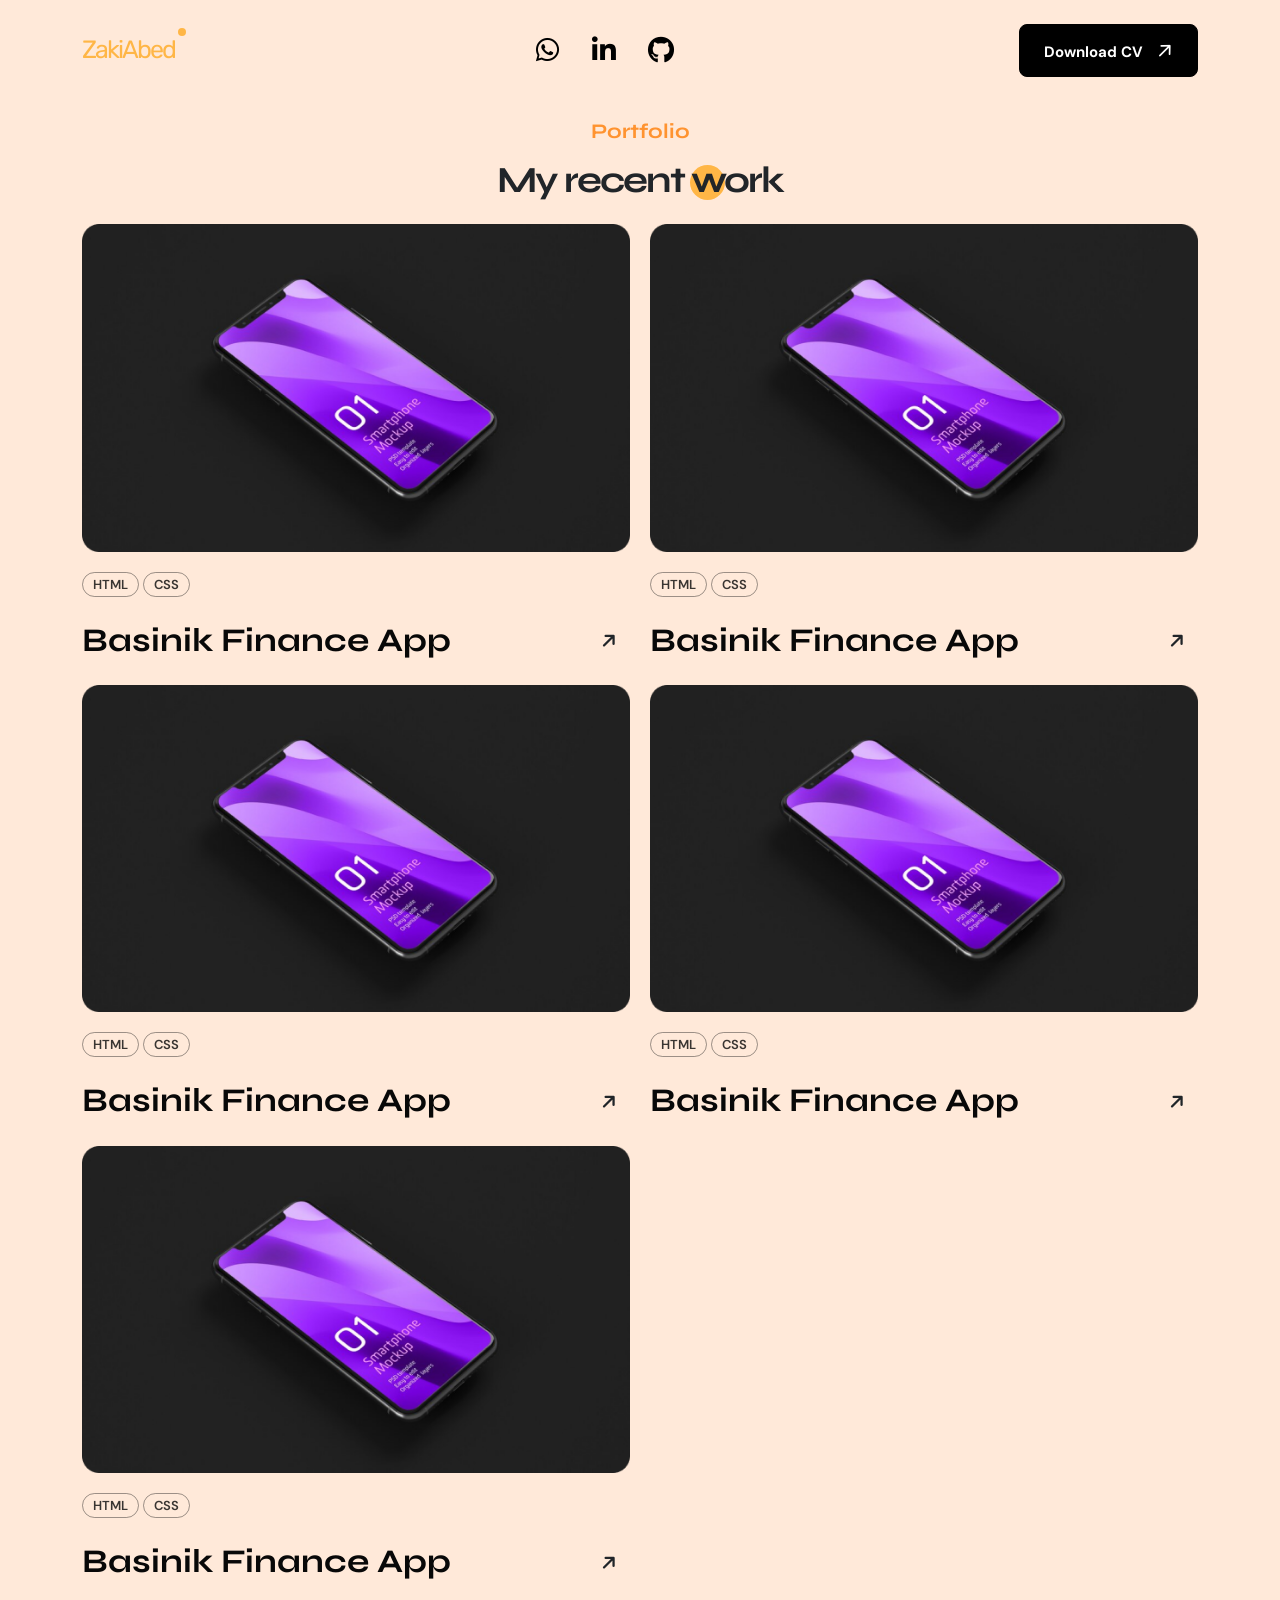
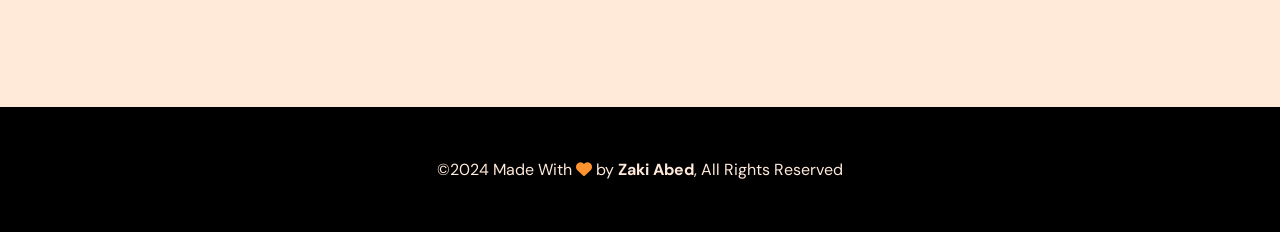
==== project.html @ 8cdc204e "Finish Frontend Project" ====
<!DOCTYPE html>
<html lang="en">
<head>
    <meta charset="UTF-8">
    <meta name="viewport" content="width=device-width, initial-scale=1.0">
    <title>Zaki Abed</title>
    <!-- Font Awesome -->
    <link rel="stylesheet" href="css/all.css">
    <!-- Font Awesome -->
    <link rel="stylesheet" href="css/all.min.css">
    <!-- Bootstrap -->
    <link rel="stylesheet" href="css/bootstrap.min.css">
    <!-- Style CSS -->
    <link rel="stylesheet" href="css/style.css">
    <!-- WoW.js -->
    <link rel="stylesheet" href="css/animate.css">
    <style>
        .portfolio .boxes {
            display: grid;
            gap: 20px;
            grid-template-columns: repeat(auto-fill, minmax(450px, 1fr));
        }
    </style>
</head>
<body>
    <!-- Start Navbar -->
    <nav class="navbar navbar-expand-lg">
        <div class="container">
          <a class="navbar-brand" href="#">ZakiAbed</a>
          <button class="navbar-toggler" type="button" data-bs-toggle="collapse" data-bs-target="#navbarSupportedContent" aria-controls="navbarSupportedContent" aria-expanded="false" aria-label="Toggle navigation">
            <i class="fa-regular fa-bars"></i>
          </button>
          <div class="collapse navbar-collapse" id="navbarSupportedContent">
            <ul class="navbar m-auto mb-2 mb-lg-0 icons">
              <li class="nav-item">
                <a class="nav-link" href="https://wa.me/+201080041327"><i class="fa-brands fa-whatsapp"></i></a>
              </li>
              <li class="nav-item">
                <a class="nav-link" href="https://www.linkedin.com/in/zaki-abed/"><i class="fa-brands fa-linkedin-in"></i></a>
              </li>
              <li class="nav-item">
                <a class="nav-link" href="https://github.com/zaki-abed/"><i class="fa-brands fa-github"></i></a>
              </li>
            </ul>
            <a href="ZakiAbedElNabiResume.pdf" class="main-btn" download="filename.pdf">Download CV <i class="fa-regular fa-arrow-right"></i></a>
          </div>
        </div>
      </nav>
    <!-- End Navbar -->

    <!-- Start Portfolio -->
    <div class="portfolio">
        <div class="container">
            <h2>Portfolio</h2>
            <p class="zaki">My recent work</p>
            <div class="boxes">
                <!-- Box -->
                <div class="box wow slideInLeft">
                    <div class="image">
                        <img src="images/project1.png" alt="Project">
                    </div>
                    <div class="tech">
                        <span>HTML</span>
                        <span>CSS</span>
                    </div>
                    <div class="link">
                        <a href="#" class="app-name">Basinik Finance App</a>
                        <i class="fa-regular fa-arrow-right"></i>
                    </div>
                </div>
                <!-- Box -->
                <div class="box wow slideInRight">
                    <div class="image">
                        <img src="images/project1.png" alt="Project">
                    </div>
                    <div class="tech">
                        <span>HTML</span>
                        <span>CSS</span>
                    </div>
                    <div class="link">
                        <a href="#" class="app-name">Basinik Finance App</a>
                        <i class="fa-regular fa-arrow-right"></i>
                    </div>
                </div>
                <!-- Box -->
                <div class="box wow slideInRight">
                    <div class="image">
                        <img src="images/project1.png" alt="Project">
                    </div>
                    <div class="tech">
                        <span>HTML</span>
                        <span>CSS</span>
                    </div>
                    <div class="link">
                        <a href="#" class="app-name">Basinik Finance App</a>
                        <i class="fa-regular fa-arrow-right"></i>
                    </div>
                </div>
                <!-- Box -->
                <div class="box wow slideInRight">
                    <div class="image">
                        <img src="images/project1.png" alt="Project">
                    </div>
                    <div class="tech">
                        <span>HTML</span>
                        <span>CSS</span>
                    </div>
                    <div class="link">
                        <a href="#" class="app-name">Basinik Finance App</a>
                        <i class="fa-regular fa-arrow-right"></i>
                    </div>
                </div>
                <!-- Box -->
                <div class="box wow slideInRight">
                    <div class="image">
                        <img src="images/project1.png" alt="Project">
                    </div>
                    <div class="tech">
                        <span>HTML</span>
                        <span>CSS</span>
                    </div>
                    <div class="link">
                        <a href="#" class="app-name">Basinik Finance App</a>
                        <i class="fa-regular fa-arrow-right"></i>
                    </div>
                </div>
            </div>
        </div>
    </div>
    <!-- End Portfolio -->

    <!-- Start Footer -->
    <footer>
       <div class="container">
            ©2024 Made With <i class="fas fa-heart"></i> by <b>Zaki Abed</b>, All Rights Reserved
       </div>
    </footer>
    <!-- End Footer -->
    <!-- JS Files -->
    <!-- Bootstrap -->
    <script src="js/bootstrap.bundle.js"></script>
    <!-- WoW.js -->
    <script src="js/wow.min.js"></script>
    <script>
        new WOW().init();
    </script>
</body>
</html>
---- css/style.css ----
/* Google Font: Rubik, Syne, DM Sans */
@import url('https://fonts.googleapis.com/css2?family=DM+Sans:ital,opsz,wght@0,9..40,100..1000;1,9..40,100..1000&family=Rubik:ital,wght@0,300..900;1,300..900&family=Syne:wght@400..800&display=swap');

/* Start Variables */
:root {
    --main-color: rgb(255 182 70);
    --main-dark-color: rgb(255 147 48);
    --section-bg: rgb(255 233 217);
    --text-black: black;
}
/* End Variables */
/* Start Global Rules */
* {
  -webkit-box-sizing: border-box;
  -moz-box-sizing: border-box;
  box-sizing: border-box;
}

html {
  scroll-behavior: smooth;
}

body {
    position: relative;
    font-family: "DM Sans", sans-serif;
}

ul {
  list-style: none;
  padding: 0;
  margin: 0;
}

a {
  text-decoration: none;
}

.main-btn {
    background-color: var(--text-black);
    border-radius: 0.5rem;
    padding: 0.75rem 1.5rem;
    color: white;
    border: 1px solid var(--text-black);
    transition: 0.4s;
    font-size: 15px;
    font-weight: 700;
}

.main-btn:hover {
    background-color: transparent;
    color: var(--text-black);
    border: 1px solid var(--text-black);
}

.main-btn i,
.fa-arrow-right {
    margin-left: 10px;
    transform: rotate(-45deg);
    font-size: 18px;
}
/* Start Component */
.title {
    font-family: "Syne", sans-serif;
    font-size: 32px;
    color: rgb(8 8 8);
    font-weight: 700;
    margin-bottom: 20px;
}
/* End Component */


/* Start Navbar */
.navbar {
    padding: 0;
}

.navbar .container {
    background-color: transparent;
    height: 100px;
    position: absolute;
    top: 0;
    left: 0;
    right: 0;
}

.navbar .navbar-brand {
    font-family: "Rubik", sans-serif;
    color: var(--main-color);
    font-size: 25px;
    letter-spacing: -2px;
    position: relative;
}

.navbar .navbar-brand::before {
    content: "";
    position: absolute;
    top: 2px;
    right: -11px;
    width: 8px;
    height: 8px;
    background: var(--main-color);
    border-radius: 50%;
}

.navbar .navbar-toggler {
    color: var(--text-black);
    border: 3px solid var(--text-black);
    padding: 6px 12px;
    transition: 0.4s;
} 

.navbar .navbar-toggler:hover {
    color: var(--main-color);
    border: 3px solid var(--main-color);
    padding: 6px 12px;
} 

.navbar .navbar-toggler:focus {
    box-shadow: none;
}

.navbar .icons li i {
    color: var(--text-black);
    font-size: 27px;
    transition: 0.4s;
}

@media (max-width: 992px) {
    .icons {
        justify-content: flex-start;
    }
    
}

@media (max-width: 768px) {
    .collapse {
        position: absolute;
        top: 75px;
        min-height: 118px;
        background: var(--section-bg);
        width: 100%;
        left: 0px;
        border: 1px solid;
        padding: 5px;
    }
    
}
.navbar .icons li i:hover {
    color: var(--main-color);
}
/* End Navbar */
/* Start Landing */
.landing {
    height: 100vh;
    background-color: var(--section-bg);
    padding-top: 100px;
    display: flex;
    justify-content: center;
    align-items: center;
}

.landing .container {
    display: flex;
    justify-content: space-between;
    align-items: center;
}

.landing .text {
    width: 500px;
    font-family: "Syne", sans-serif;
    color: rgba(8, 8, 8, 0.8);
    font-size: 24px;
    font-weight: 700;
}

.landing .text .name {
    display: block;
    margin: 30px 0;
    font-size: 140px;
    position: relative;
    z-index: 1;
    color: var(--text-black);
}

@media (max-width: 768px) {
    .landing .text .name {
        font-size: 100px;
    }
}

.landing .text .name::before {
    content: "";
    position: absolute;
    top: 44px;
    left: -35px;
    width: 140px;
    height: 140px;
    background: var(--main-color);
    border-radius: 50%;
    z-index: -1;
}

.landing .text .name .child {
    margin-top: -103px;
    display: block;
}

@media (max-width: 768px) {
    .landing .text .name .child {
        margin-top: -69px;
    }
}

.landing .image {

}

.landing .image img {
    width: 600px;
    max-width: 100%;
}

@media (max-width: 768px) {
    .landing .image img {
        display: none;
    }
}

/* End Landing */

/* Start About Me */
.about-me {
    padding: 120px 0;
    background-color: rgba(8, 8, 8, 0.04) !important;
}

@media (min-width: 992px) {
    .about-me {
        height: 100vh;
    }
}

.about-me .container {
    display: flex;
    align-items: start;
    gap: 80px;
}

@media (max-width: 992px) {
    .about-me .container {
        flex-direction: column;
    }
}

.about-me .nav {
    gap: 15px;
}

@media (max-width: 992px) {
    .about-me .nav {
        flex-direction: row !important;
    }
}

@media (min-width: 1200px) {
    .about-me .nav {
        width: 492px;
    }
}

.about-me .text {
    color: rgb(8 8 8);
    font-size: 70px;
    font-weight: 700;
    font-family: "Syne", sans-serif;
    letter-spacing: -1.5px;
    line-height: 1;
    position: relative;
    z-index: 1;
    margin-bottom: 50px;
}

@media (min-width: 1200px) {
    .about-me .text {
        width: 450px;
    }
}

.about-me .text::before {
    content: "";
    position: absolute;
    top: 53px;
    left: -10px;
    width: 70px;
    height: 70px;
    background: var(--main-color);
    border-radius: 50%;
    z-index: -1;
}

.about-me .text span {
    display: block;
    font-family: "Syne", sans-serif;
    color: var(--main-dark-color);
    font-weight: 700;
    font-size: 28px;
    margin-bottom: 15px;
}

.about-me .main-btn {
    background-color: white;
    color: var(--text-black);
    border: none;
    display: flex;
    justify-content: space-between;
    align-items: center;
    font-size: 15px;
    padding-top: 1rem;
    padding-bottom: 1rem;
    padding-left: 1.75rem;
    padding-right: 1.75rem;
}

.about-me .main-btn:hover {
    background-color: var(--text-black);
    color: white;
}

.about-me .nav-pills .nav-link.active, .about-me .nav-pills .show>.nav-link, .about-me button.active {
    background: var(--text-black);
    color: white;
}
/* Tab: About me */
.about-me .about-me-tab h2 {
    font-family: "Syne", sans-serif;
    font-size: 32px;
    color: rgb(8 8 8);
    font-weight: 700;
    margin-bottom: 20px;
}

.about-me .about-me-tab  {
    font-family: "DM Sans", ui-sans-serif, system-ui, sans-serif, "Apple Color Emoji", "Segoe UI Emoji", "Segoe UI Symbol", "Noto Color Emoji";
    font-size: 19px;
    font-weight: 400;
    line-height: 1.7;
    color: rgba(8, 8, 8, 0.6);
}

@media (max-width: 768px) {
    .about-me-tab {
        width: 380px;
    }
}

.about-me .about-me-tab ul {
    display: flex;
    flex-direction: column;
    gap: 10px;
}

.about-me .about-me-tab ul li {
    display: flex;
    gap: 50px;
    align-items: center;
}
.about-me .about-me-tab ul li .first {
    display: block;
    width: 100px;
    font-size: 18px;
}

.about-me .about-me-tab ul li .second {
    color: rgb(8 8 8);
    font-weight: 700;
    font-size: 25px;
    font-family: "Syne", sans-serif;
}

@media (max-width: 768px) {
    .about-me .about-me-tab ul li .second {
        font-size: 20px;
    }
}

/* Tab: Software Skills */
.about-me .software-skills-tab {}
.about-me .software-skills-tab ul {
    display: flex;
    flex-direction: column;
    gap: 20px;
}
.about-me .software-skills-tab ul li {
    position: relative;
    font-size: 19px;
}
.about-me .software-skills-tab ul li::before {
    content: "\f00c";
    font-family: "Font Awesome 6 Pro";
    color: var(--main-color);
    font-size: 18px;
    font-weight: 900;
}
.about-me .software-skills-tab ul li span:first-child {
    font-weight: 600;
}
.about-me .software-skills-tab ul li span:last-child {
    display: block;
    margin-left: 22px;
}

/* Tab: Education */
.about-me .education-tab {

}

.about-me .education-tab .boxes {
    display: flex;
    flex-direction: column;
    gap: 20px;
}

.about-me .education-tab .boxes .box {
    display: flex;
    gap: 40px;
    background: rgba(8, 8, 8, 0.04);
    padding: 20px;
    border-radius: 15px;
    transition: 0.5s;
}

.about-me .education-tab .boxes .box:hover {
    --tw-shadow: 0px 36px 100px 0px rgba(8, 8, 8, 0.15);
    --tw-shadow-colored: 0px 36px 100px 0px var(--tw-shadow-color);
    box-shadow: var(--tw-ring-offset-shadow, 0 0 rgba(0, 0, 0, 0)), var(--tw-ring-shadow, 0 0 rgba(0, 0, 0, 0)), var(--tw-shadow);
    background-color: white;
}

.about-me .education-tab .boxes .box .date {

}

.about-me .education-tab .boxes .box .info {}

.about-me .education-tab .boxes .box .info span:first-child {
    color: rgb(8 8 8);
    position: relative;
    display: block;
    margin-bottom: 10px;
    margin-left: 20px;
    font-weight: 500;
}

.about-me .education-tab .boxes .box .info span:first-child:before {
    content: "";
    width: 7px;
    height: 7px;
    position: absolute;
    top: 8px;
    left: -15px;
    background: var(--main-dark-color);
    border-radius: 50%;
}

.about-me .education-tab .boxes .box .info .name {
    color: rgb(8 8 8);
    font-weight: 700;
    font-family: "Syne", sans-serif;
    font-size: 21px;
    display: block;
}

.about-me .education-tab .boxes .box .info .gpa {
    font-size: 20px;
}

.about-me .education-tab .boxes .box .info .number {
    font-family: "Syne", sans-serif;
}

.about-me .skills-tab {}

.about-me .skills-tab .boxes {
    display: grid;
    grid-template-columns: repeat(3, minmax(250px, 1fr));
    gap: 20px;
}

@media (max-width: 1400px) {
    .about-me .skills-tab .boxes {
        grid-template-columns: repeat(2, minmax(250px, 1fr));
    }
}


@media (max-width: 768px) {
    .about-me .skills-tab .boxes {
        grid-template-columns: repeat(1, minmax(400px, 1fr));
    }
}

.about-me .skills-tab .boxes span {
    background-color: rgba(8, 8, 8, 0.04);
    padding: 18px 30px;
    border-radius: 1rem;
    display: flex;
    gap: 20px;
    font-size: 20px;
    align-items: center;
    font-family: "Syne", sans-serif;
    font-weight: 700;
    transition-property: all;
    transition-timing-function: cubic-bezier(0.4, 0, 0.2, 1);
    transition-duration: 150ms;
}

@media (max-width: 768px) {
    .about-me .skills-tab .boxes span {
        font-size: 16px;
    }
}

.about-me .skills-tab .boxes span:hover {
    --tw-shadow: 0px 36px 100px 0px rgba(8, 8, 8, 0.15);
    --tw-shadow-colored: 0px 36px 100px 0px var(--tw-shadow-color);
    box-shadow: var(--tw-ring-offset-shadow, 0 0 rgba(0, 0, 0, 0)), var(--tw-ring-shadow, 0 0 rgba(0, 0, 0, 0)), var(--tw-shadow);
    --tw-bg-opacity: 1;
    background-color: rgb(255 255 255 / var(--tw-bg-opacity));

}

.about-me .skills-tab .boxes span i {
    font-size: 45px;
}

@media (max-width: 768px) {
    .about-me .skills-tab .boxes span i {
        font-size: 30px;
    }
}
/* End About Me */
/* Start Portfolio */
.portfolio {
    padding: 120px 0;
    background: var(--section-bg);
}

.portfolio h2 {
    font-size: 1.30rem;
    color: var(--main-dark-color);
    font-weight: 700;
    font-family: "Syne", sans-serif;
    text-align: center;
}

.portfolio p {
    font-size: 2.30rem;
    text-align: center;
    display: block;
    font-weight: 700;
    font-family: 'Syne', sans-serif;
    letter-spacing: -2px;
    position: relative;
    z-index: 1
}

.portfolio p::before {
    content: "";
    width: 35px;
    height: 35px;
    position: absolute;
    top: 12px;
    left: 54.5%;
    background-color: var(--main-color);
    border-radius: 50%;
    z-index: -1;
}

.portfolio .boxes {
    display: flex;
    justify-content: space-between;
    gap: 15px;
}

@media (max-width: 768px) {
    .portfolio .boxes {
        flex-direction: column;
    }
}

.portfolio .boxes .box {}

.portfolio .boxes .box .image {

}

.portfolio .boxes .box .image img {
    max-width: 100%;
    width: 620px;
}

.portfolio .boxes .box .tech {
    margin: 20px 0
}

.portfolio .boxes .box .tech span {
    color: rgba(8, 8, 8, 0.8);
    font-weight: 600;
    text-transform: uppercase;
    font-size: 13px;
    padding: 3px 10px;
    border: 1px solid rgba(8, 8, 8, 0.4);
    border-radius: 40px;
    transition: 0.3s;
}

.portfolio .boxes .box .tech span:hover {
    background-color: rgba(8, 8, 8, 0.95);
    color: white;
}

.portfolio .boxes .box .link {
    display: flex;
    align-items: center;
    justify-content: space-between;
}

.portfolio .boxes .box .link i {
    transform: rotate(-45deg);
    font-size: 18px;
    font-weight: 700;
    margin-right: 13px;
}

.portfolio .boxes .box .app-name {
    font-size: 33px;
    color: rgb(8 8 8/ 1 );
    font-weight: 700;
    font-family: "Syne", sans-serif;
    transition: 0.3s;
}

/* .portfolio .boxes .box .link:hover, */
.portfolio .boxes .box .link:hover i,
.portfolio .boxes .box .link:hover .app-name {
    color: var(--main-dark-color) !important;
}

.portfolio .view-all-projects {
    background: rgba(8, 8, 8, 0.95);
    border: 1px solid rgba(8, 8, 8, 0.4);
    color: white;
    padding: 15px 0;
    display: block;
    text-align: center;
    margin: 30px 0;
    border-radius: 0.5rem;
    font-weight: 700;
    font-size: 15px;
    transition: 0.3s;
    font-family: "DM Sans", ui-sans-serif, system-ui, sans-serif, "Apple Color Emoji", "Segoe UI Emoji", "Segoe UI Symbol", "Noto Color Emoji"qw;
}

.portfolio .view-all-projects:hover {
    background: transparent;
    color: rgba(8, 8, 8, 0.95);
}
/* End Portfolio */
/* Start CV */
.cv {
    padding: 120px 0;
}

.cv .info {
    display: flex;
    justify-content: space-between;
    align-items: center;
}

.cv .info .text {
    width: 600px;
}

.cv .info h2 {
    display: block;
    font-family: "Syne", sans-serif;
    color: var(--main-dark-color);
    font-weight: 700;
    font-size: 28px;
    margin-bottom: 15px;
}

.cv .info p {
    color: rgb(8 8 8);
    font-size: 50px;
    font-weight: 700;
    font-family: "Syne", sans-serif;
    letter-spacing: -1.5px;
    line-height: 1;
    position: relative;
    z-index: 1;
    margin-bottom: 50px;
}

@media (max-width: 768px) {
    .cv .info p {
        font-size: 30px;
    }
}

.cv .info a {
    color: white;
    background-color: rgba(8, 8, 8, 0.95);
    text-transform: capitalize;
    padding: 12px 40px;
    border-radius: 0.5rem;
    border: 1px solid rgba(8, 8, 8, 0.95);
    transition: 0.3s;
    font-weight: 600;
}

.cv .info a:hover {
    color: rgba(8, 8, 8, 0.95);
    background-color: transparent;
}

.cv iframe {
    width: 100%;
    height: 800px;
}
/* End CV */
/* Start Footer */
footer {
    background-color: black;
    color: rgb(255, 233, 217);
    text-align: center;
    padding: 50px 0;
}

footer i {
    color: var(--main-dark-color) !important;
}
/* End Footer */
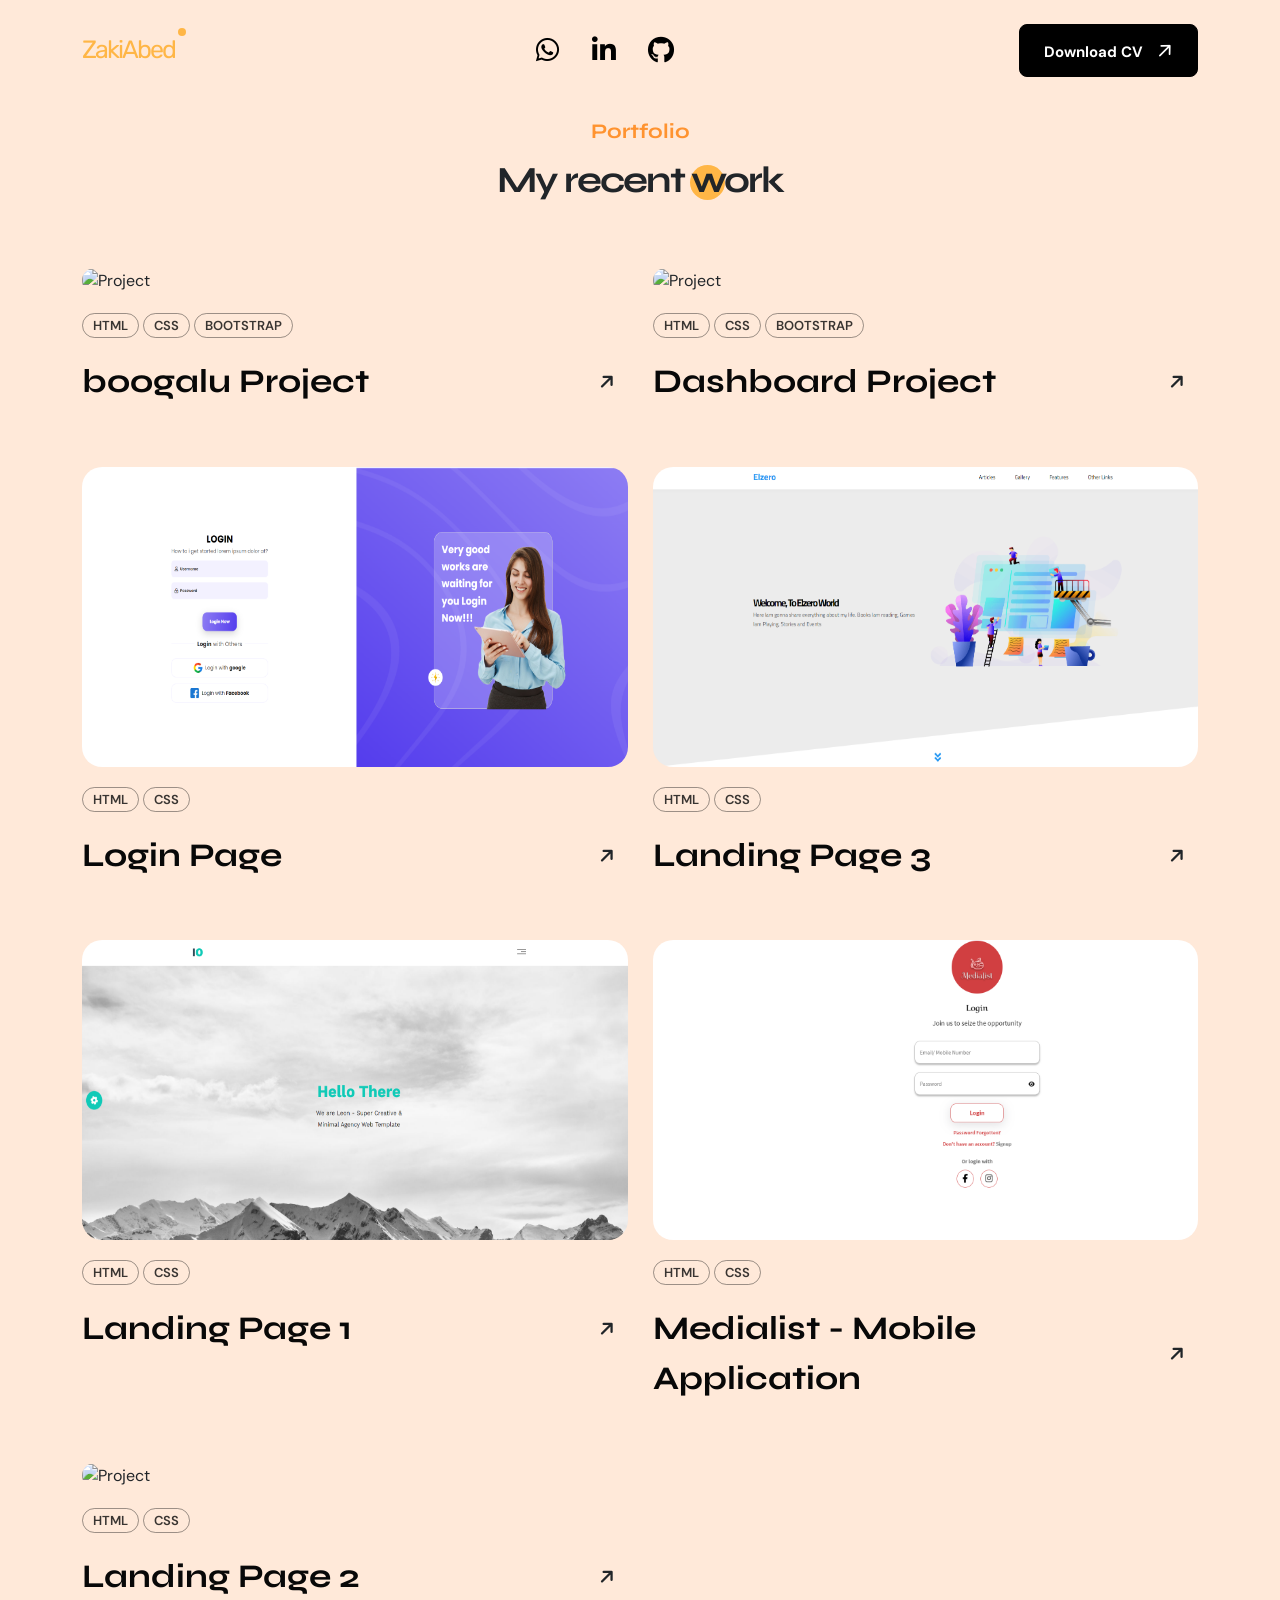
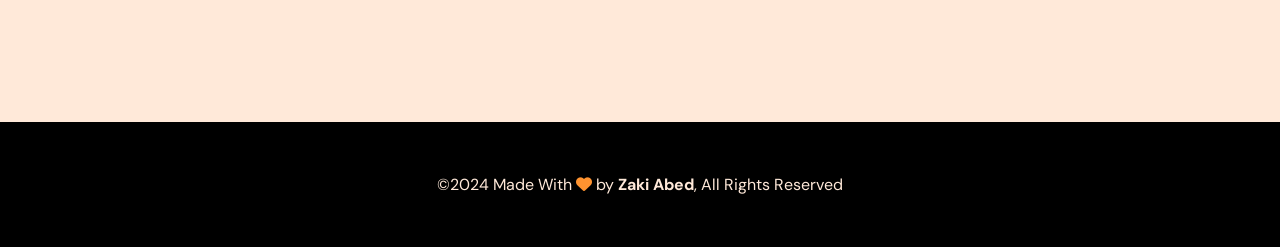
==== commit 1ceaf195: "update project" ====
--- a/project.html
+++ b/project.html
@@ -1,139 +1,197 @@
 <!DOCTYPE html>
 <html lang="en">
-<head>
-    <meta charset="UTF-8">
-    <meta name="viewport" content="width=device-width, initial-scale=1.0">
+  <head>
+    <meta charset="UTF-8" />
+    <meta name="viewport" content="width=device-width, initial-scale=1.0" />
     <title>Zaki Abed</title>
     <!-- Font Awesome -->
-    <link rel="stylesheet" href="css/all.css">
+    <link rel="stylesheet" href="css/all.css" />
     <!-- Font Awesome -->
-    <link rel="stylesheet" href="css/all.min.css">
+    <link rel="stylesheet" href="css/all.min.css" />
     <!-- Bootstrap -->
-    <link rel="stylesheet" href="css/bootstrap.min.css">
+    <link rel="stylesheet" href="css/bootstrap.min.css" />
     <!-- Style CSS -->
-    <link rel="stylesheet" href="css/style.css">
+    <link rel="stylesheet" href="css/style.css" />
     <!-- WoW.js -->
-    <link rel="stylesheet" href="css/animate.css">
+    <link rel="stylesheet" href="css/animate.css" />
     <style>
-        .portfolio .boxes {
-            display: grid;
-            gap: 20px;
-            grid-template-columns: repeat(auto-fill, minmax(450px, 1fr));
-        }
+      .portfolio .boxes {
+        margin-top: 60px;
+        display: grid;
+        gap: 60px 25px;
+        grid-template-columns: repeat(auto-fill, minmax(450px, 1fr));
+      }
     </style>
-</head>
-<body>
+  </head>
+  <body>
     <!-- Start Navbar -->
     <nav class="navbar navbar-expand-lg">
-        <div class="container">
-          <a class="navbar-brand" href="#">ZakiAbed</a>
-          <button class="navbar-toggler" type="button" data-bs-toggle="collapse" data-bs-target="#navbarSupportedContent" aria-controls="navbarSupportedContent" aria-expanded="false" aria-label="Toggle navigation">
-            <i class="fa-regular fa-bars"></i>
-          </button>
-          <div class="collapse navbar-collapse" id="navbarSupportedContent">
-            <ul class="navbar m-auto mb-2 mb-lg-0 icons">
-              <li class="nav-item">
-                <a class="nav-link" href="https://wa.me/+201080041327"><i class="fa-brands fa-whatsapp"></i></a>
-              </li>
-              <li class="nav-item">
-                <a class="nav-link" href="https://www.linkedin.com/in/zaki-abed/"><i class="fa-brands fa-linkedin-in"></i></a>
-              </li>
-              <li class="nav-item">
-                <a class="nav-link" href="https://github.com/zaki-abed/"><i class="fa-brands fa-github"></i></a>
-              </li>
-            </ul>
-            <a href="ZakiAbedElNabiResume.pdf" class="main-btn" download="filename.pdf">Download CV <i class="fa-regular fa-arrow-right"></i></a>
-          </div>
+      <div class="container">
+        <a class="navbar-brand" href="index.html">ZakiAbed</a>
+        <button
+          class="navbar-toggler"
+          type="button"
+          data-bs-toggle="collapse"
+          data-bs-target="#navbarSupportedContent"
+          aria-controls="navbarSupportedContent"
+          aria-expanded="false"
+          aria-label="Toggle navigation"
+        >
+          <i class="fa-regular fa-bars"></i>
+        </button>
+        <div class="collapse navbar-collapse" id="navbarSupportedContent">
+          <ul class="navbar m-auto mb-2 mb-lg-0 icons">
+            <li class="nav-item">
+              <a class="nav-link" href="https://wa.me/+201080041327"
+                ><i class="fa-brands fa-whatsapp"></i
+              ></a>
+            </li>
+            <li class="nav-item">
+              <a class="nav-link" href="https://www.linkedin.com/in/zaki-abed/"
+                ><i class="fa-brands fa-linkedin-in"></i
+              ></a>
+            </li>
+            <li class="nav-item">
+              <a class="nav-link" href="https://github.com/zaki-abed/"
+                ><i class="fa-brands fa-github"></i
+              ></a>
+            </li>
+          </ul>
+          <a
+            href="ZakiAbedElNabiResume.pdf"
+            class="main-btn"
+            download="zaki'cv.pdf"
+            >Download CV <i class="fa-regular fa-arrow-right"></i
+          ></a>
         </div>
-      </nav>
+      </div>
+    </nav>
     <!-- End Navbar -->
 
     <!-- Start Portfolio -->
     <div class="portfolio">
-        <div class="container">
-            <h2>Portfolio</h2>
-            <p class="zaki">My recent work</p>
-            <div class="boxes">
-                <!-- Box -->
-                <div class="box wow slideInLeft">
-                    <div class="image">
-                        <img src="images/project1.png" alt="Project">
-                    </div>
-                    <div class="tech">
-                        <span>HTML</span>
-                        <span>CSS</span>
-                    </div>
-                    <div class="link">
-                        <a href="#" class="app-name">Basinik Finance App</a>
-                        <i class="fa-regular fa-arrow-right"></i>
-                    </div>
-                </div>
-                <!-- Box -->
-                <div class="box wow slideInRight">
-                    <div class="image">
-                        <img src="images/project1.png" alt="Project">
-                    </div>
-                    <div class="tech">
-                        <span>HTML</span>
-                        <span>CSS</span>
-                    </div>
-                    <div class="link">
-                        <a href="#" class="app-name">Basinik Finance App</a>
-                        <i class="fa-regular fa-arrow-right"></i>
-                    </div>
-                </div>
-                <!-- Box -->
-                <div class="box wow slideInRight">
-                    <div class="image">
-                        <img src="images/project1.png" alt="Project">
-                    </div>
-                    <div class="tech">
-                        <span>HTML</span>
-                        <span>CSS</span>
-                    </div>
-                    <div class="link">
-                        <a href="#" class="app-name">Basinik Finance App</a>
-                        <i class="fa-regular fa-arrow-right"></i>
-                    </div>
-                </div>
-                <!-- Box -->
-                <div class="box wow slideInRight">
-                    <div class="image">
-                        <img src="images/project1.png" alt="Project">
-                    </div>
-                    <div class="tech">
-                        <span>HTML</span>
-                        <span>CSS</span>
-                    </div>
-                    <div class="link">
-                        <a href="#" class="app-name">Basinik Finance App</a>
-                        <i class="fa-regular fa-arrow-right"></i>
-                    </div>
-                </div>
-                <!-- Box -->
-                <div class="box wow slideInRight">
-                    <div class="image">
-                        <img src="images/project1.png" alt="Project">
-                    </div>
-                    <div class="tech">
-                        <span>HTML</span>
-                        <span>CSS</span>
-                    </div>
-                    <div class="link">
-                        <a href="#" class="app-name">Basinik Finance App</a>
-                        <i class="fa-regular fa-arrow-right"></i>
-                    </div>
-                </div>
-            </div>
+      <div class="container">
+        <h2>Portfolio</h2>
+        <p class="zaki">My recent work</p>
+        <div class="boxes">
+          <!-- Box 1 -->
+            <div class="box wow slideInLeft">
+                <div class="image">
+                <img src="images/projects/boogalu.png" alt="Project" />
+                </div>
+                <div class="tech">
+                <span>HTML</span>
+                <span>CSS</span>
+                <span>Bootstrap</span>
+                </div>
+                <div class="link">
+                <a href="https://zaki-abed.github.io/boogalu/" class="app-name"
+                    >boogalu Project</a
+                >
+                <i class="fa-regular fa-arrow-right"></i>
+                </div>
+            </div>
+
+            <!-- Box 2 -->
+            <div class="box wow slideInRight">
+                <div class="image">
+                <img src="images/projects/dashboard.png" alt="Project" />
+                </div>
+                <div class="tech">
+                <span>HTML</span>
+                <span>CSS</span>
+                <span>Bootstrap</span>
+                </div>
+                <div class="link">
+                <a
+                    href="https://zaki-abed.github.io/HTML_And_CSS_Template_Four/"
+                    class="app-name"
+                    >Dashboard Project</a
+                >
+                <i class="fa-regular fa-arrow-right"></i>
+                </div>
+            </div>
+          <!-- Box 3 -->
+          <div class="box wow slideInRight">
+            <div class="image">
+              <img src="images/projects/login.png" alt="Project" />
+            </div>
+            <div class="tech">
+              <span>HTML</span>
+              <span>CSS</span>
+            </div>
+            <div class="link">
+              <a href="https://zaki-abed.github.io/login/" class="app-name">Login Page</a>
+              <i class="fa-regular fa-arrow-right"></i>
+            </div>
+          </div>
+          <!-- Box 4 -->
+          <div class="box wow slideInRight">
+            <div class="image">
+              <img src="images/projects/Landing-page-3.png" alt="Project" />
+            </div>
+            <div class="tech">
+              <span>HTML</span>
+              <span>CSS</span>
+            </div>
+            <div class="link">
+              <a href="https://zaki-abed.github.io/HTML_And_CSS_Template_Three/" class="app-name">Landing Page 3</a>
+              <i class="fa-regular fa-arrow-right"></i>
+            </div>
+          </div>
+          <!-- Box 5 -->
+          <div class="box wow slideInRight">
+            <div class="image">
+              <img src="images/projects/landing-page-1.png" alt="Project" />
+            </div>
+            <div class="tech">
+              <span>HTML</span>
+              <span>CSS</span>
+            </div>
+            <div class="link">
+              <a href="https://zaki-abed.github.io/HTML_And_CSS_Template_One/" class="app-name">Landing Page 1</a>
+              <i class="fa-regular fa-arrow-right"></i>
+            </div>
+          </div>
+            <!-- Box 6 -->
+          <div class="box wow slideInRight">
+            <div class="image">
+              <img src="images/projects/login-mobile.png" alt="Project" />
+            </div>
+            <div class="tech">
+              <span>HTML</span>
+              <span>CSS</span>
+            </div>
+            <div class="link">
+              <a href="https://zaki-abed.github.io/medialist/" class="app-name">Medialist - Mobile Application</a>
+              <i class="fa-regular fa-arrow-right"></i>
+            </div>
+          </div>
+            <!-- Box 7 -->
+          <div class="box wow slideInRight">
+            <div class="image">
+              <img src="images/projects/Landing-page-2.png" alt="Project" />
+            </div>
+            <div class="tech">
+              <span>HTML</span>
+              <span>CSS</span>
+            </div>
+            <div class="link">
+              <a href="https://zaki-abed.github.io/HTML_And_CSS_Template_Tow/" class="app-name">Landing Page 2</a>
+              <i class="fa-regular fa-arrow-right"></i>
+            </div>
+          </div>
         </div>
+      </div>
     </div>
     <!-- End Portfolio -->
 
     <!-- Start Footer -->
     <footer>
-       <div class="container">
-            ©2024 Made With <i class="fas fa-heart"></i> by <b>Zaki Abed</b>, All Rights Reserved
-       </div>
+      <div class="container">
+        ©2024 Made With <i class="fas fa-heart"></i> by <b>Zaki Abed</b>, All
+        Rights Reserved
+      </div>
     </footer>
     <!-- End Footer -->
     <!-- JS Files -->
@@ -142,7 +200,7 @@
     <!-- WoW.js -->
     <script src="js/wow.min.js"></script>
     <script>
-        new WOW().init();
+      new WOW().init();
     </script>
-</body>
-</html>+  </body>
+</html>
--- a/css/style.css
+++ b/css/style.css
@@ -591,12 +591,14 @@
 .portfolio .boxes .box {}
 
 .portfolio .boxes .box .image {
-
+    border-radius: 20px;
+    overflow: hidden;
 }
 
 .portfolio .boxes .box .image img {
     max-width: 100%;
     width: 620px;
+    height: 300px;
 }
 
 .portfolio .boxes .box .tech {
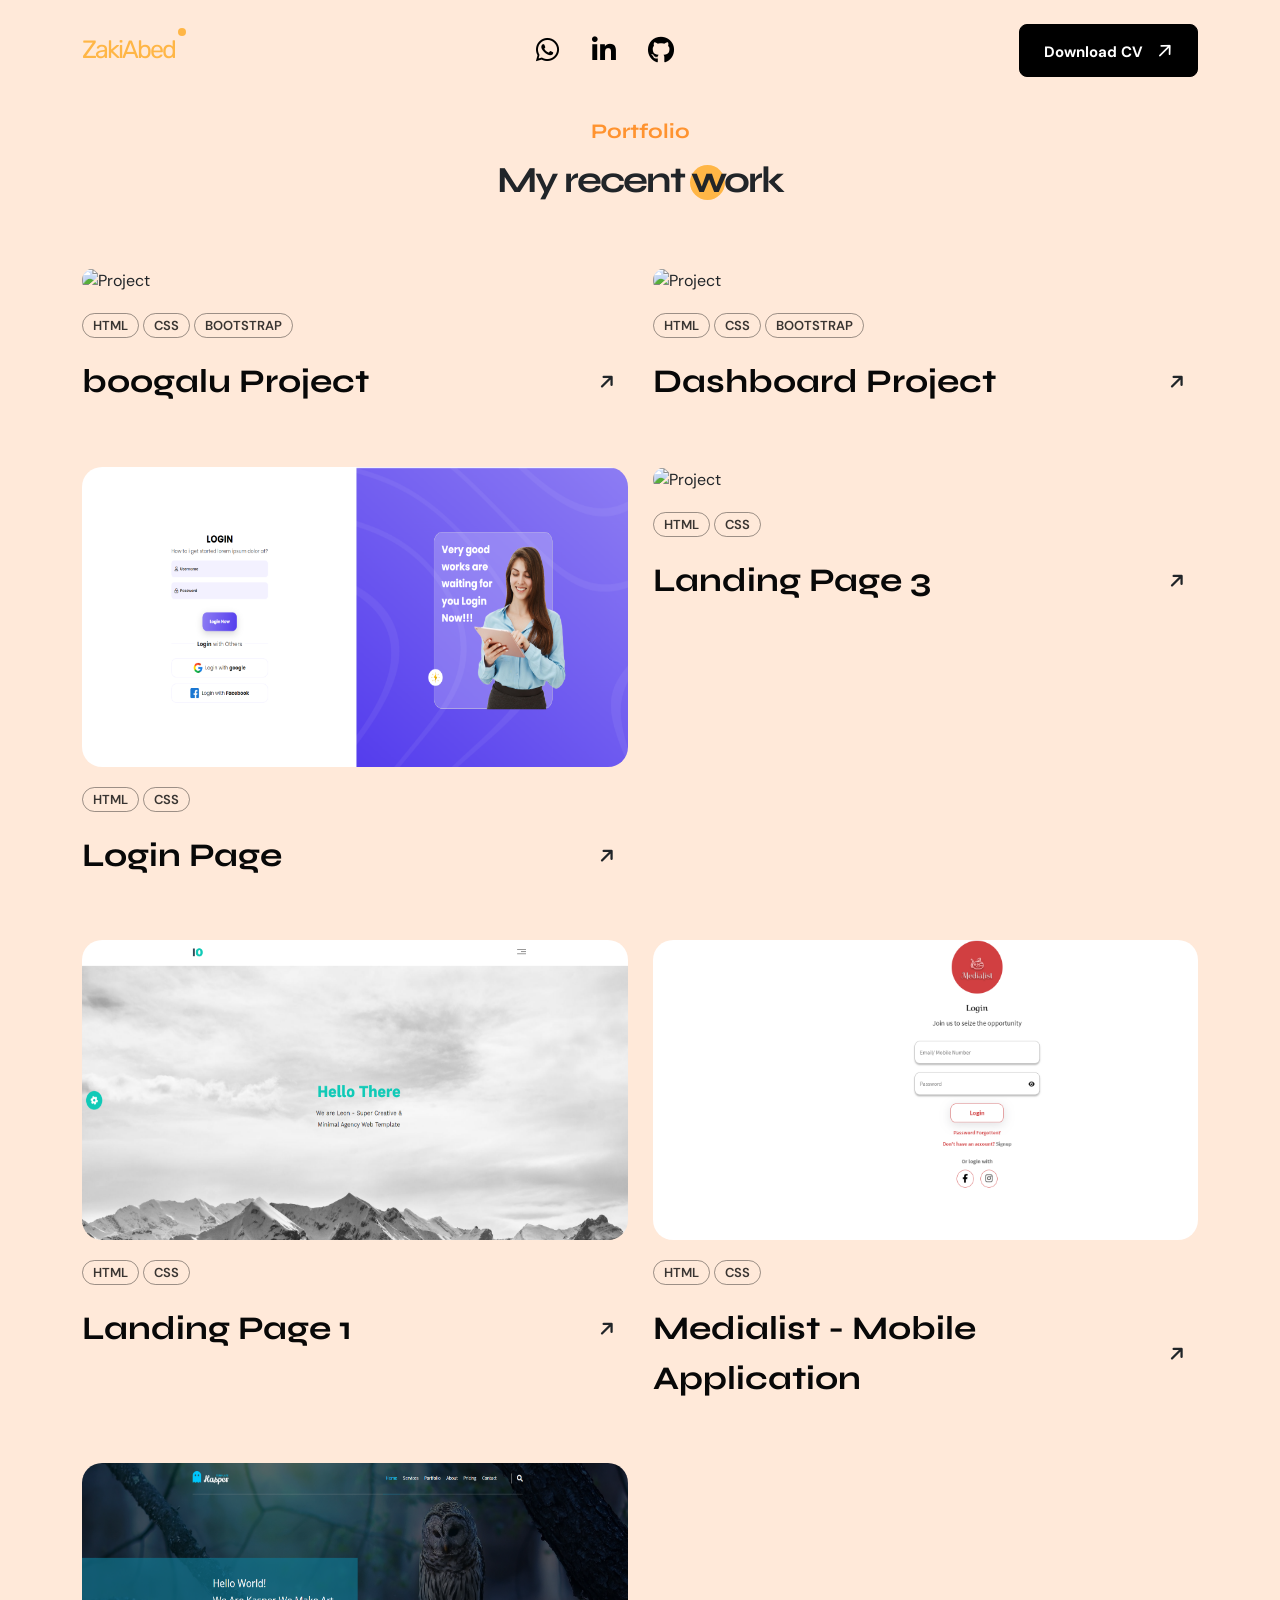
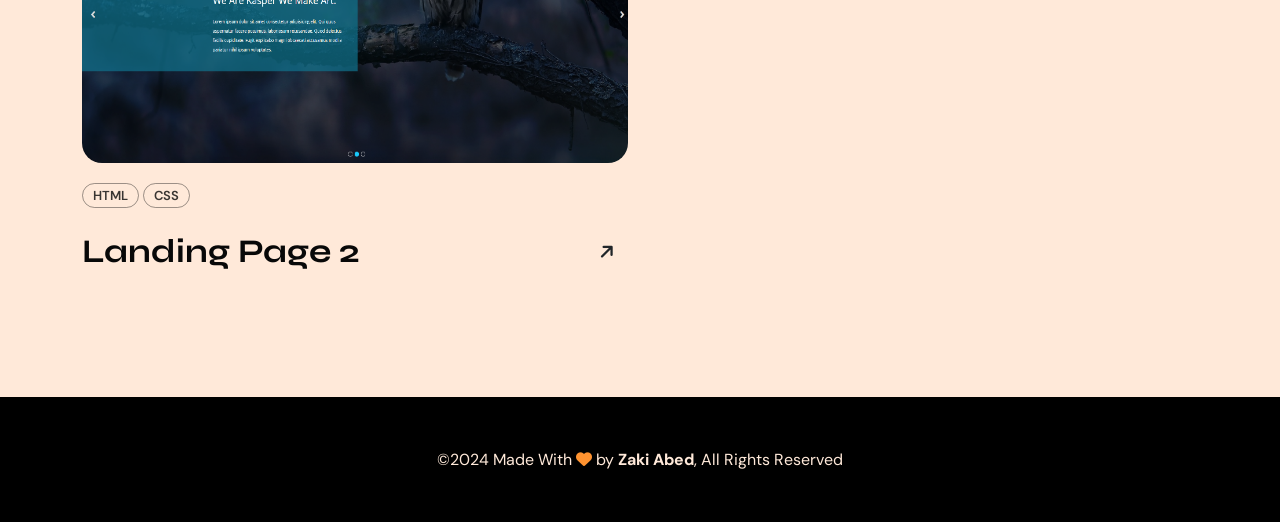
==== commit fe9cd7d8: "update project" ====
--- a/project.html
+++ b/project.html
@@ -128,7 +128,7 @@
           <!-- Box 4 -->
           <div class="box wow slideInRight">
             <div class="image">
-              <img src="images/projects/Landing-page-3.png" alt="Project" />
+              <img src="images/projects/landing-page-3.png" alt="Project" />
             </div>
             <div class="tech">
               <span>HTML</span>
@@ -170,7 +170,7 @@
             <!-- Box 7 -->
           <div class="box wow slideInRight">
             <div class="image">
-              <img src="images/projects/Landing-page-2.png" alt="Project" />
+              <img src="images/projects/landing-page-2.png" alt="Project" />
             </div>
             <div class="tech">
               <span>HTML</span>
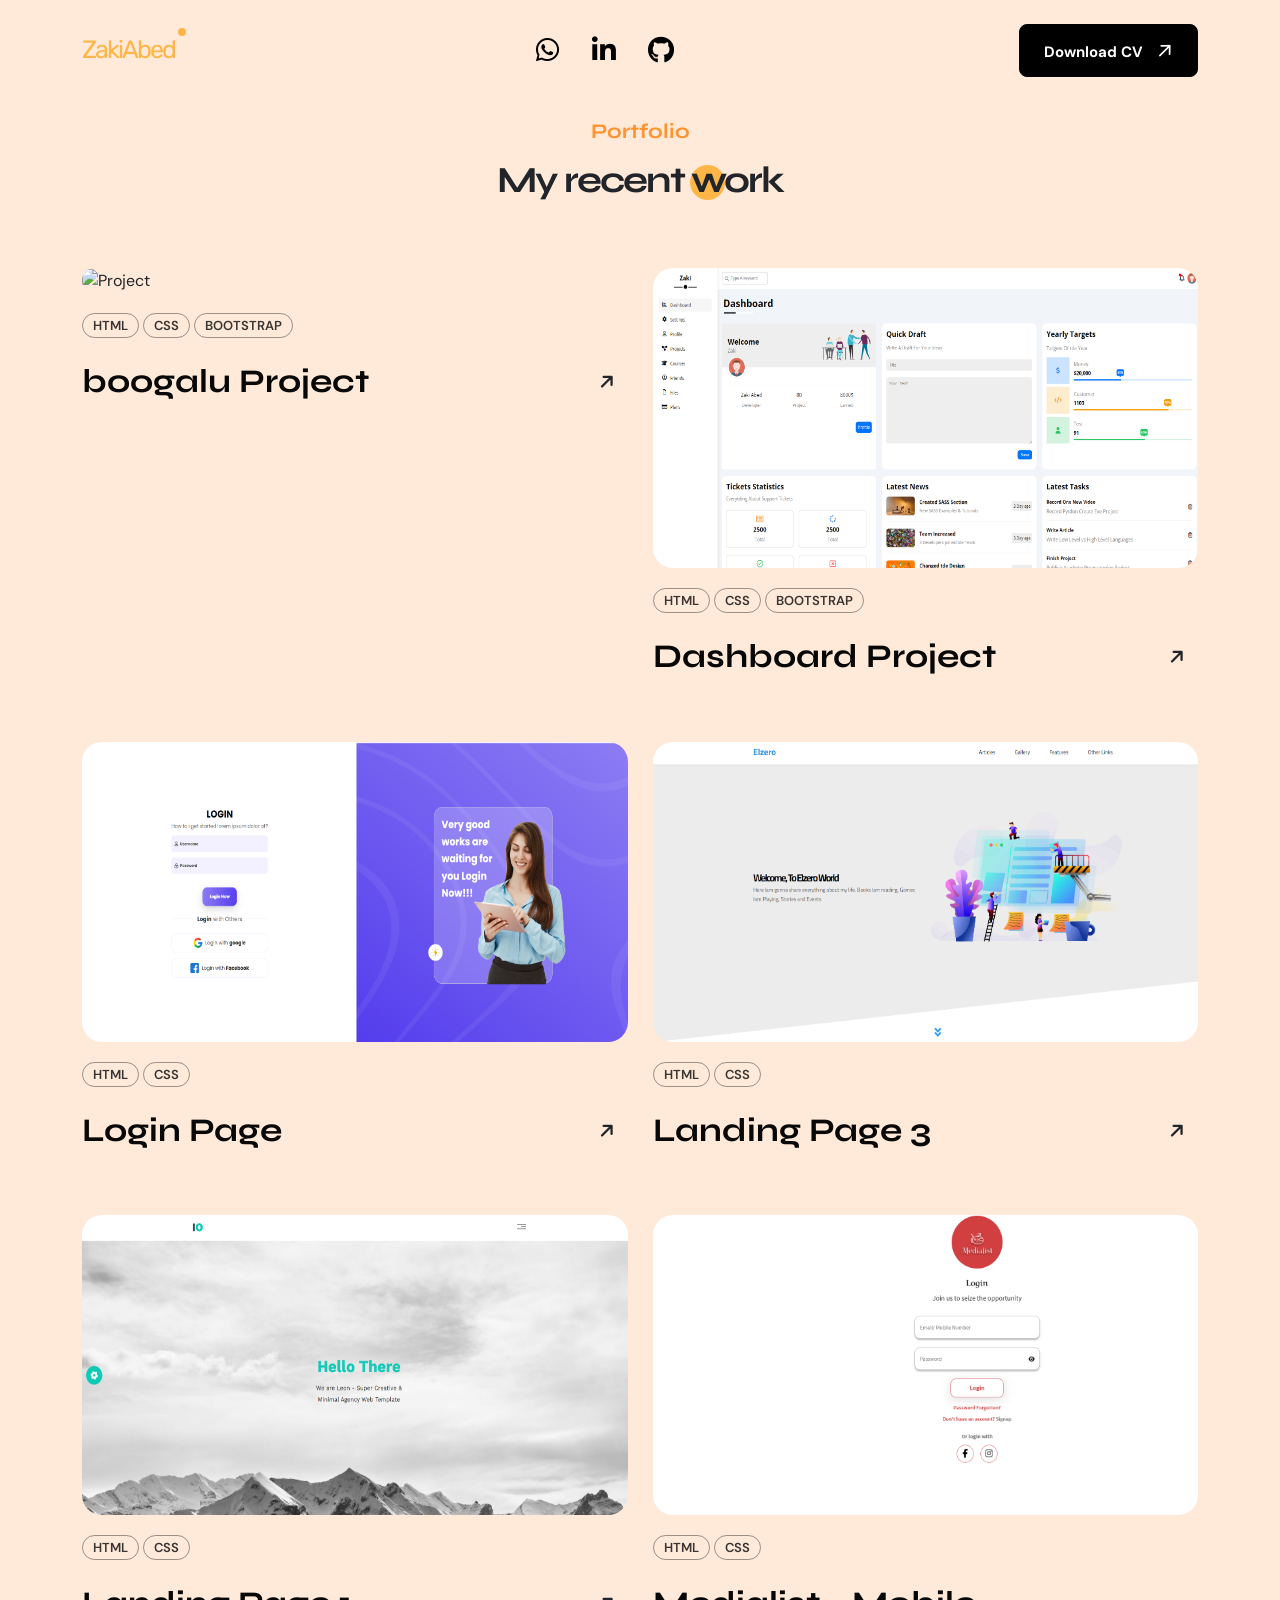
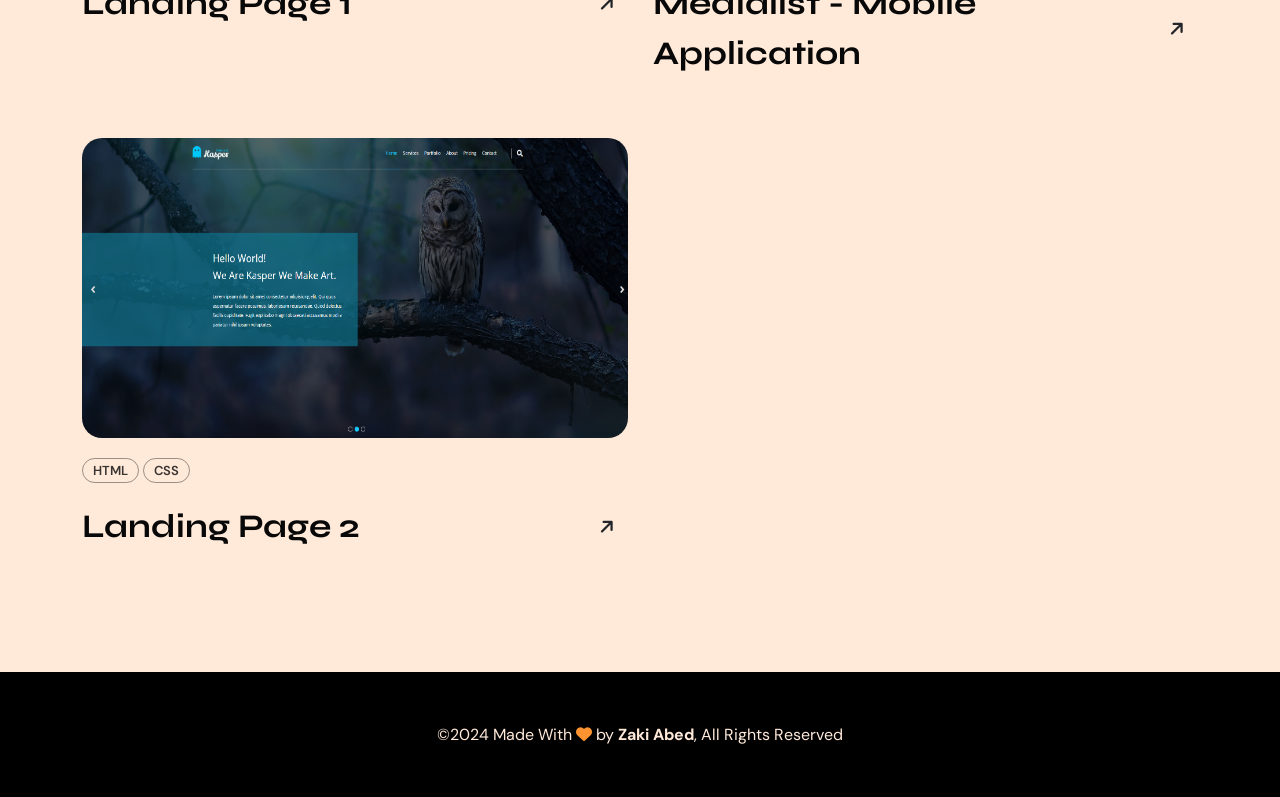
==== commit d19988ca: "update project" ====
--- a/project.html
+++ b/project.html
@@ -95,7 +95,7 @@
             <!-- Box 2 -->
             <div class="box wow slideInRight">
                 <div class="image">
-                <img src="images/projects/dashboard.png" alt="Project" />
+                <img src="images/projects/Dashboard.png" alt="Project" />
                 </div>
                 <div class="tech">
                 <span>HTML</span>
@@ -128,7 +128,7 @@
           <!-- Box 4 -->
           <div class="box wow slideInRight">
             <div class="image">
-              <img src="images/projects/landing-page-3.png" alt="Project" />
+              <img src="images/projects/Landing-page-3.png" alt="Project" />
             </div>
             <div class="tech">
               <span>HTML</span>
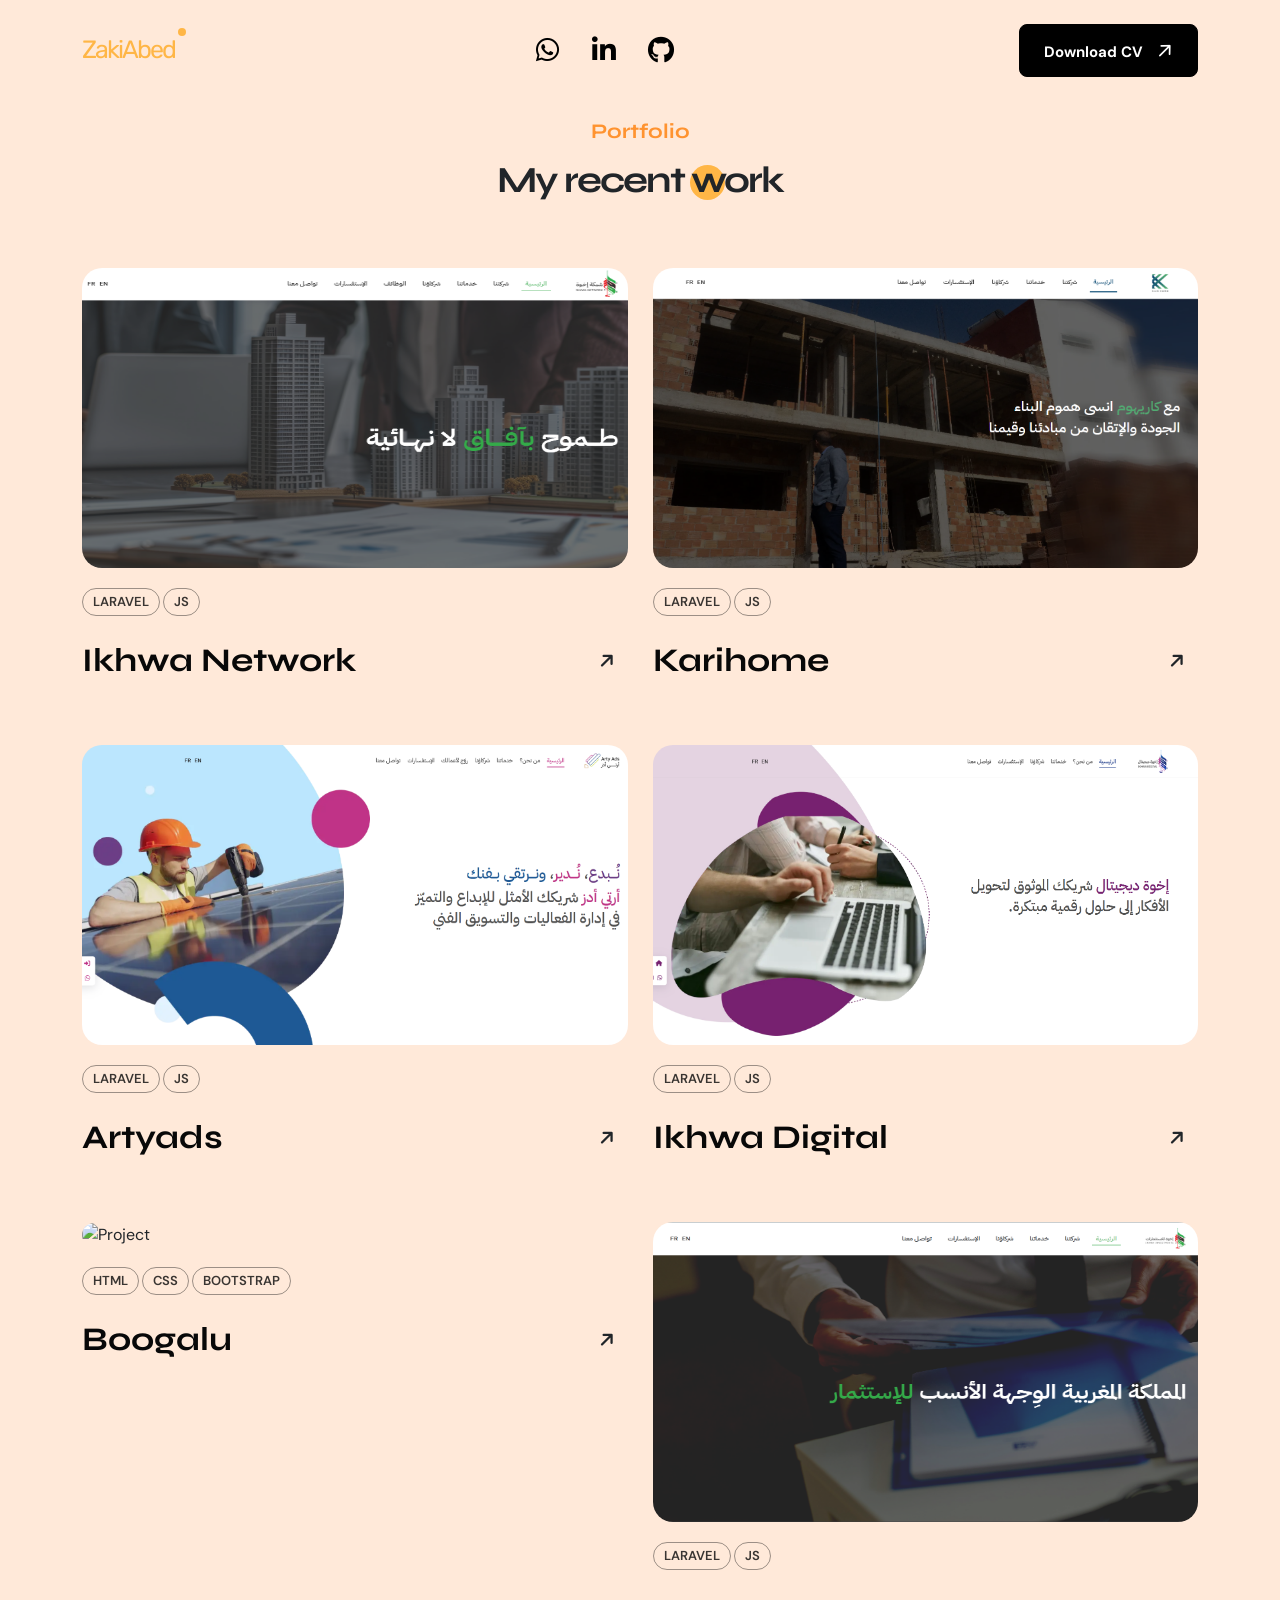
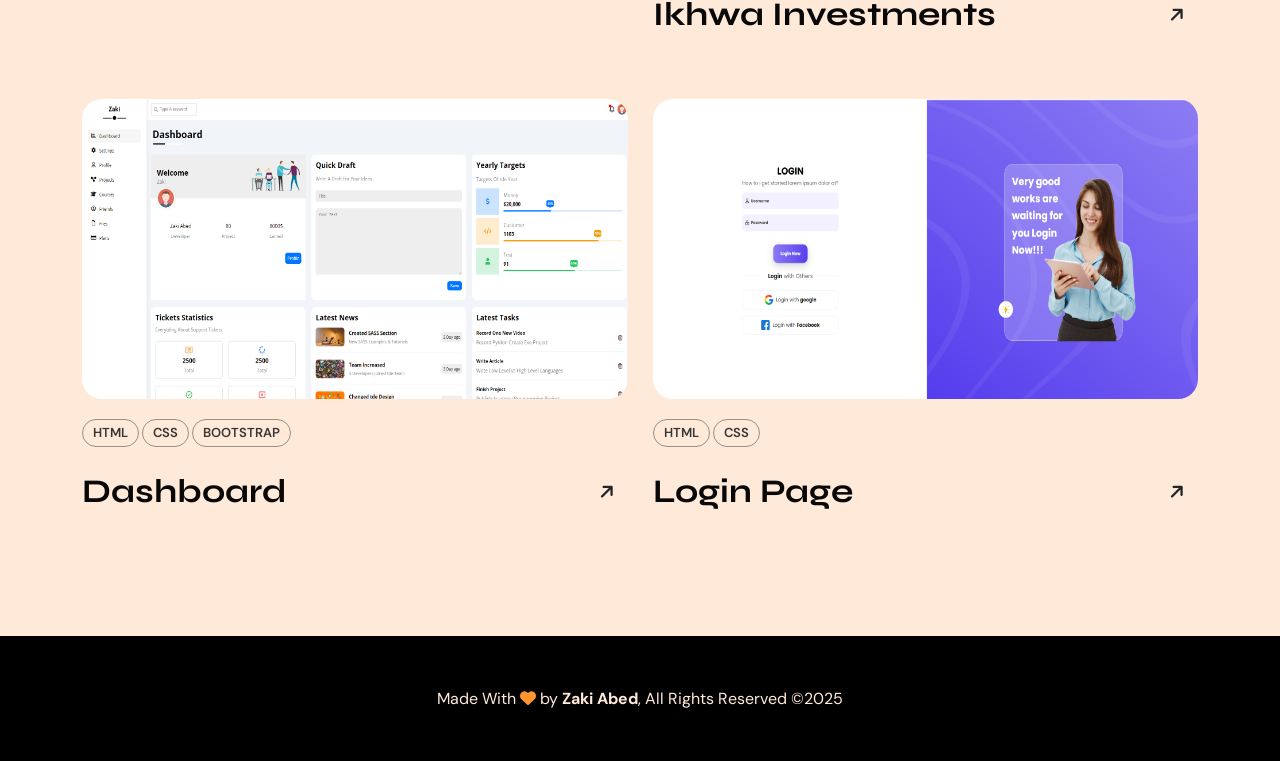
==== commit e5ba37bc: "New" ====
--- a/project.html
+++ b/project.html
@@ -71,117 +71,11 @@
     <!-- Start Portfolio -->
     <div class="portfolio">
       <div class="container">
-        <h2>Portfolio</h2>
-        <p class="zaki">My recent work</p>
-        <div class="boxes">
-          <!-- Box 1 -->
-            <div class="box wow slideInLeft">
-                <div class="image">
-                <img src="images/projects/boogalu.png" alt="Project" />
-                </div>
-                <div class="tech">
-                <span>HTML</span>
-                <span>CSS</span>
-                <span>Bootstrap</span>
-                </div>
-                <div class="link">
-                <a href="https://zaki-abed.github.io/boogalu/" class="app-name"
-                    >boogalu Project</a
-                >
-                <i class="fa-regular fa-arrow-right"></i>
-                </div>
-            </div>
-
-            <!-- Box 2 -->
-            <div class="box wow slideInRight">
-                <div class="image">
-                <img src="images/projects/Dashboard.png" alt="Project" />
-                </div>
-                <div class="tech">
-                <span>HTML</span>
-                <span>CSS</span>
-                <span>Bootstrap</span>
-                </div>
-                <div class="link">
-                <a
-                    href="https://zaki-abed.github.io/HTML_And_CSS_Template_Four/"
-                    class="app-name"
-                    >Dashboard Project</a
-                >
-                <i class="fa-regular fa-arrow-right"></i>
-                </div>
-            </div>
-          <!-- Box 3 -->
-          <div class="box wow slideInRight">
-            <div class="image">
-              <img src="images/projects/login.png" alt="Project" />
-            </div>
-            <div class="tech">
-              <span>HTML</span>
-              <span>CSS</span>
-            </div>
-            <div class="link">
-              <a href="https://zaki-abed.github.io/login/" class="app-name">Login Page</a>
-              <i class="fa-regular fa-arrow-right"></i>
-            </div>
+          <h2>Portfolio</h2>
+          <p class="zaki">My recent work</p>
+          <div class="boxes" id="projects-container">
+            <!-- project -->
           </div>
-          <!-- Box 4 -->
-          <div class="box wow slideInRight">
-            <div class="image">
-              <img src="images/projects/Landing-page-3.png" alt="Project" />
-            </div>
-            <div class="tech">
-              <span>HTML</span>
-              <span>CSS</span>
-            </div>
-            <div class="link">
-              <a href="https://zaki-abed.github.io/HTML_And_CSS_Template_Three/" class="app-name">Landing Page 3</a>
-              <i class="fa-regular fa-arrow-right"></i>
-            </div>
-          </div>
-          <!-- Box 5 -->
-          <div class="box wow slideInRight">
-            <div class="image">
-              <img src="images/projects/landing-page-1.png" alt="Project" />
-            </div>
-            <div class="tech">
-              <span>HTML</span>
-              <span>CSS</span>
-            </div>
-            <div class="link">
-              <a href="https://zaki-abed.github.io/HTML_And_CSS_Template_One/" class="app-name">Landing Page 1</a>
-              <i class="fa-regular fa-arrow-right"></i>
-            </div>
-          </div>
-            <!-- Box 6 -->
-          <div class="box wow slideInRight">
-            <div class="image">
-              <img src="images/projects/login-mobile.png" alt="Project" />
-            </div>
-            <div class="tech">
-              <span>HTML</span>
-              <span>CSS</span>
-            </div>
-            <div class="link">
-              <a href="https://zaki-abed.github.io/medialist/" class="app-name">Medialist - Mobile Application</a>
-              <i class="fa-regular fa-arrow-right"></i>
-            </div>
-          </div>
-            <!-- Box 7 -->
-          <div class="box wow slideInRight">
-            <div class="image">
-              <img src="images/projects/landing-page-2.png" alt="Project" />
-            </div>
-            <div class="tech">
-              <span>HTML</span>
-              <span>CSS</span>
-            </div>
-            <div class="link">
-              <a href="https://zaki-abed.github.io/HTML_And_CSS_Template_Tow/" class="app-name">Landing Page 2</a>
-              <i class="fa-regular fa-arrow-right"></i>
-            </div>
-          </div>
-        </div>
       </div>
     </div>
     <!-- End Portfolio -->
@@ -189,8 +83,7 @@
     <!-- Start Footer -->
     <footer>
       <div class="container">
-        ©2024 Made With <i class="fas fa-heart"></i> by <b>Zaki Abed</b>, All
-        Rights Reserved
+        Made With <i class="fas fa-heart"></i> by <b>Zaki Abed</b>, All Rights Reserved ©2025
       </div>
     </footer>
     <!-- End Footer -->
@@ -201,6 +94,97 @@
     <script src="js/wow.min.js"></script>
     <script>
       new WOW().init();
+
+      const projects = [
+      {
+        name: "Ikhwa Network",
+        imgSrc: "images/projects/ikhwanetwork.png",
+        tech: ["Laravel", "JS"],
+        link: "https://www.ikhwanetwork.com/ar"
+    },
+    {
+        name: "Karihome",
+        imgSrc: "images/projects/karihome.png",
+        tech: ["Laravel", "JS"],
+        link: "https://www.karihomeco.com"
+    },
+    {
+        name: "Artyads",
+        imgSrc: "images/projects/artyads.png",
+        tech: ["Laravel", "JS"],
+        link: "https://www.artyads.com"
+    },
+    {
+        name: "Ikhwa Digital",
+        imgSrc: "images/projects/ikhwadigital.png",
+        tech: ["Laravel", "JS"],
+        link: "https://www.ikhwadigital.com/ar"
+    },
+    {
+        name: "Boogalu",
+        imgSrc: "images/projects/boogalu.png",
+        tech: ["HTML", "CSS", "Bootstrap"],
+        link: "https://zaki-abed.github.io/boogalu/"
+    },
+    {
+        name: "Ikhwa Investments",
+        imgSrc: "images/projects/ikhwainvestments.png",
+        tech: ["Laravel", "JS"],
+        link: "https://www.ikhwainvestments.com/ar"
+    },
+    {
+        name: "Dashboard",
+        imgSrc: "images/projects/Dashboard.png",
+        tech: ["HTML", "CSS", "Bootstrap"],
+        link: "https://zaki-abed.github.io/HTML_And_CSS_Template_Four/"
+    },
+    {
+        name: "Login Page",
+        imgSrc: "images/projects/login.png",
+        tech: ["HTML", "CSS"],
+        link: "https://zaki-abed.github.io/login/"
+    },
+    // {
+    //     name: "Landing Page 3",
+    //     imgSrc: "images/projects/Landing-page-3.png",
+    //     tech: ["HTML", "CSS"],
+    //     link: "https://zaki-abed.github.io/HTML_And_CSS_Template_Three/"
+    // },
+    // {
+    //     name: "Landing Page 1",
+    //     imgSrc: "images/projects/landing-page-1.png",
+    //     tech: ["HTML", "CSS"],
+    //     link: "https://zaki-abed.github.io/HTML_And_CSS_Template_One/"
+    // },
+    // {
+    //     name: "Landing Page 2",
+    //     imgSrc: "images/projects/landing-page-2.png",
+    //     tech: ["HTML", "CSS"],
+    //     link: "https://zaki-abed.github.io/HTML_And_CSS_Template_Tow/"
+    // }
+];
+
+// استهداف الحاوية الخاصة بالمشاريع
+const container = document.getElementById("projects-container");
+
+// دالة لتوليد HTML للمشاريع
+projects.forEach(project => {
+    const projectBox = `
+        <div class="box wow ${project.tech.length > 2 ? 'slideInLeft' : 'slideInRight'}">
+            <div class="image">
+                <img src="${project.imgSrc}" alt="Project" />
+            </div>
+            <div class="tech">
+                ${project.tech.map(tech => `<span>${tech}</span>`).join('')}
+            </div>
+            <div class="link">
+                <a href="${project.link}" class="app-name" target="_blank" rel="noopener noreferrer">${project.name}</a>
+                <i class="fa-regular fa-arrow-right"></i>
+            </div>
+        </div>
+    `;
+    container.innerHTML += projectBox;
+});
     </script>
   </body>
 </html>
--- a/css/style.css
+++ b/css/style.css
@@ -243,7 +243,7 @@
 .about-me .container {
     display: flex;
     align-items: start;
-    gap: 80px;
+    gap: 10px;
 }
 
 @media (max-width: 992px) {
@@ -591,7 +591,6 @@
 .portfolio .boxes .box {}
 
 .portfolio .boxes .box .image {
-    border-radius: 20px;
     overflow: hidden;
 }
 
@@ -599,10 +598,15 @@
     max-width: 100%;
     width: 620px;
     height: 300px;
+    border-radius: 20px;
 }
 
 .portfolio .boxes .box .tech {
-    margin: 20px 0
+    margin: 20px 0;
+    display: flex;
+    align-items: center;
+    gap: 3px;
+    cursor: pointer;
 }
 
 .portfolio .boxes .box .tech span {
@@ -729,6 +733,10 @@
 .cv iframe {
     width: 100%;
     height: 800px;
+    padding: 10px 55px;
+    border: 3px solid rgb(8 8 8);
+    transform: scale(1); /* التكبير 1.5x */
+    transform-origin: top left;
 }
 /* End CV */
 /* Start Footer */
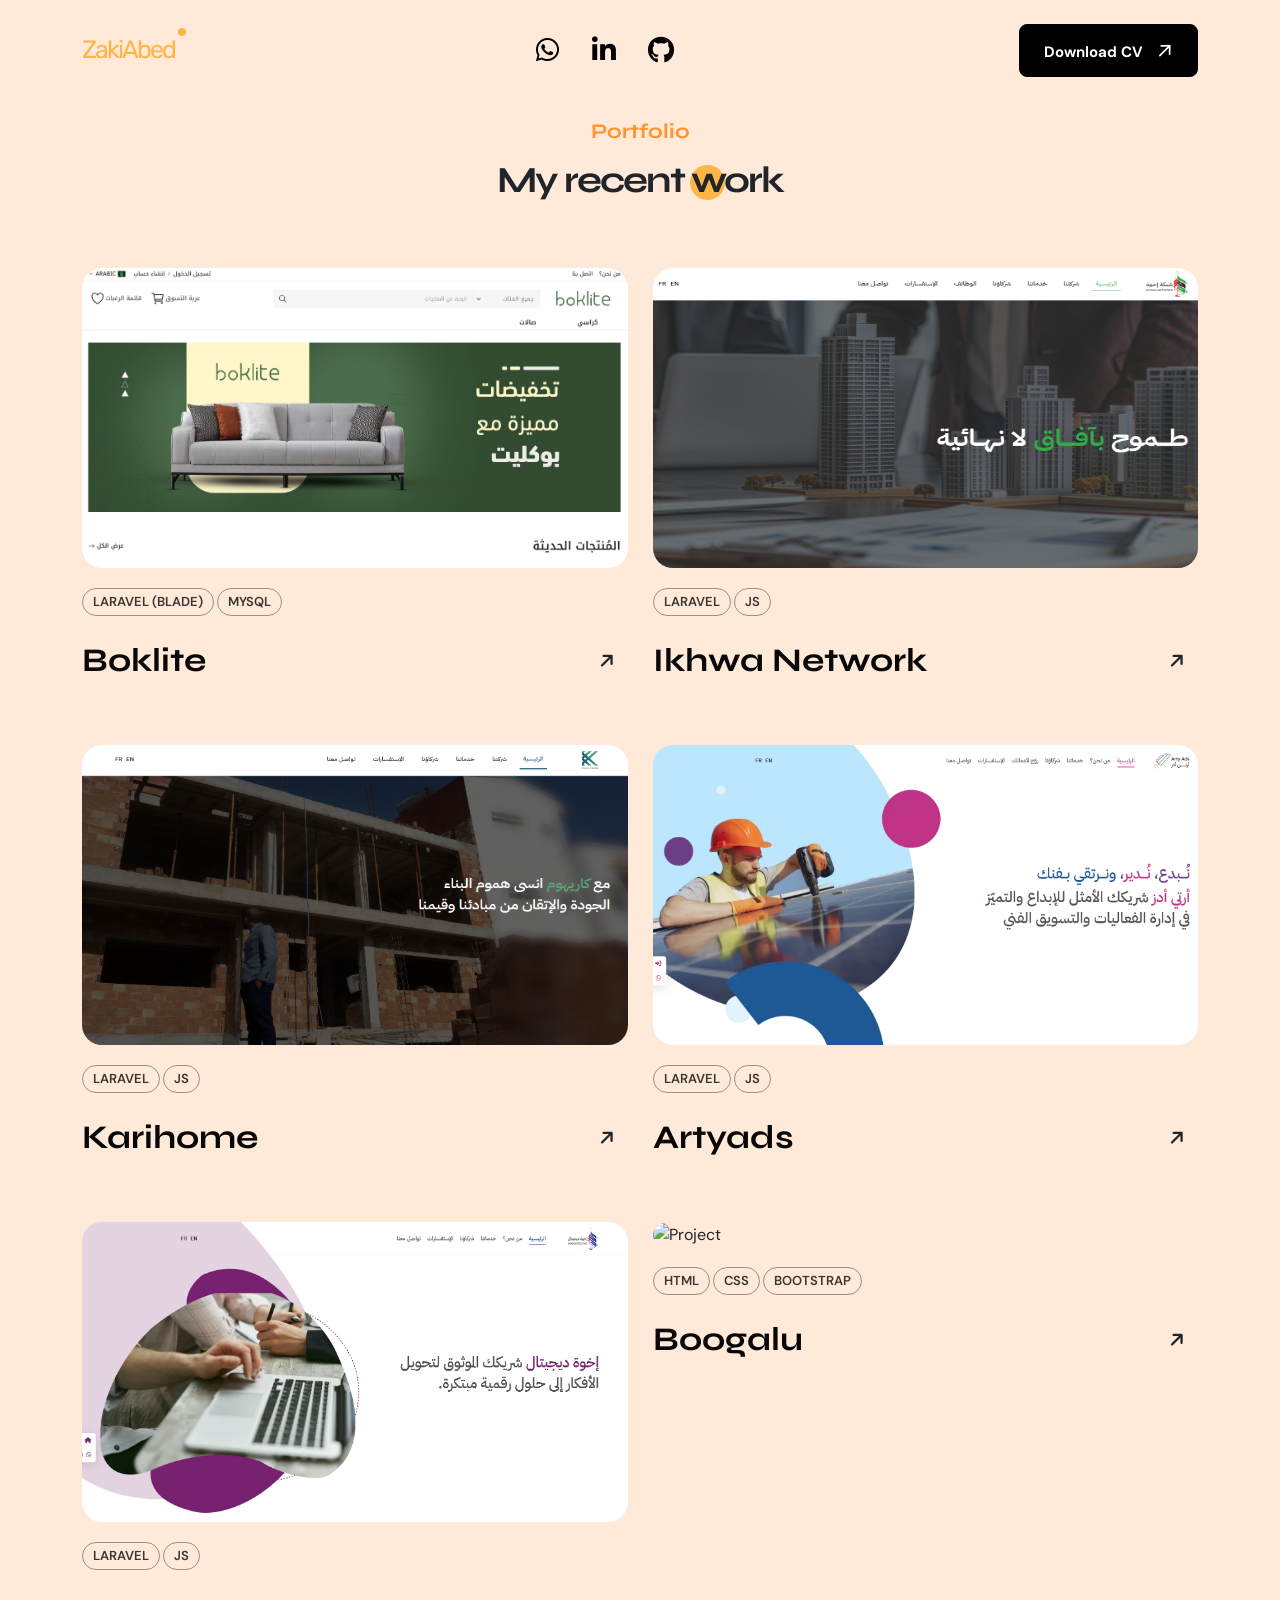
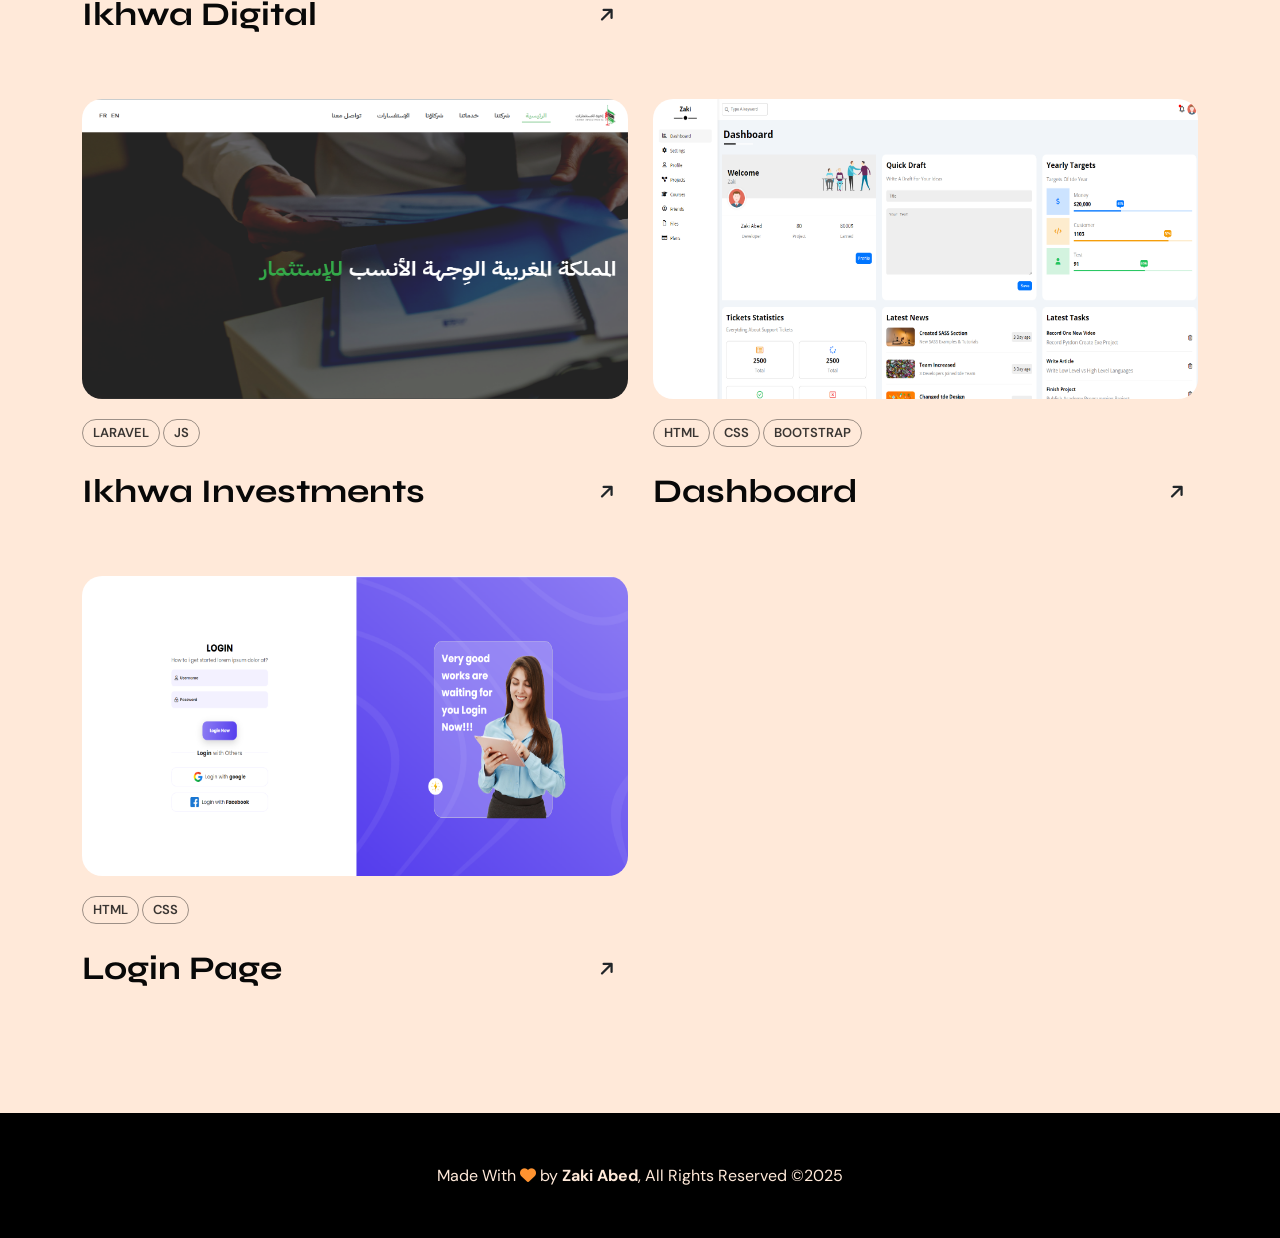
==== commit 3627aeaa: "New" ====
--- a/project.html
+++ b/project.html
@@ -97,6 +97,12 @@
 
       const projects = [
       {
+                name: "Boklite",
+                imgSrc: "images/projects/boklite.png",
+                tech: ["Laravel (Blade)", "MySQL",],
+                link: "https://www.boklite.com/ar"
+        },  
+      {
         name: "Ikhwa Network",
         imgSrc: "images/projects/ikhwanetwork.png",
         tech: ["Laravel", "JS"],
